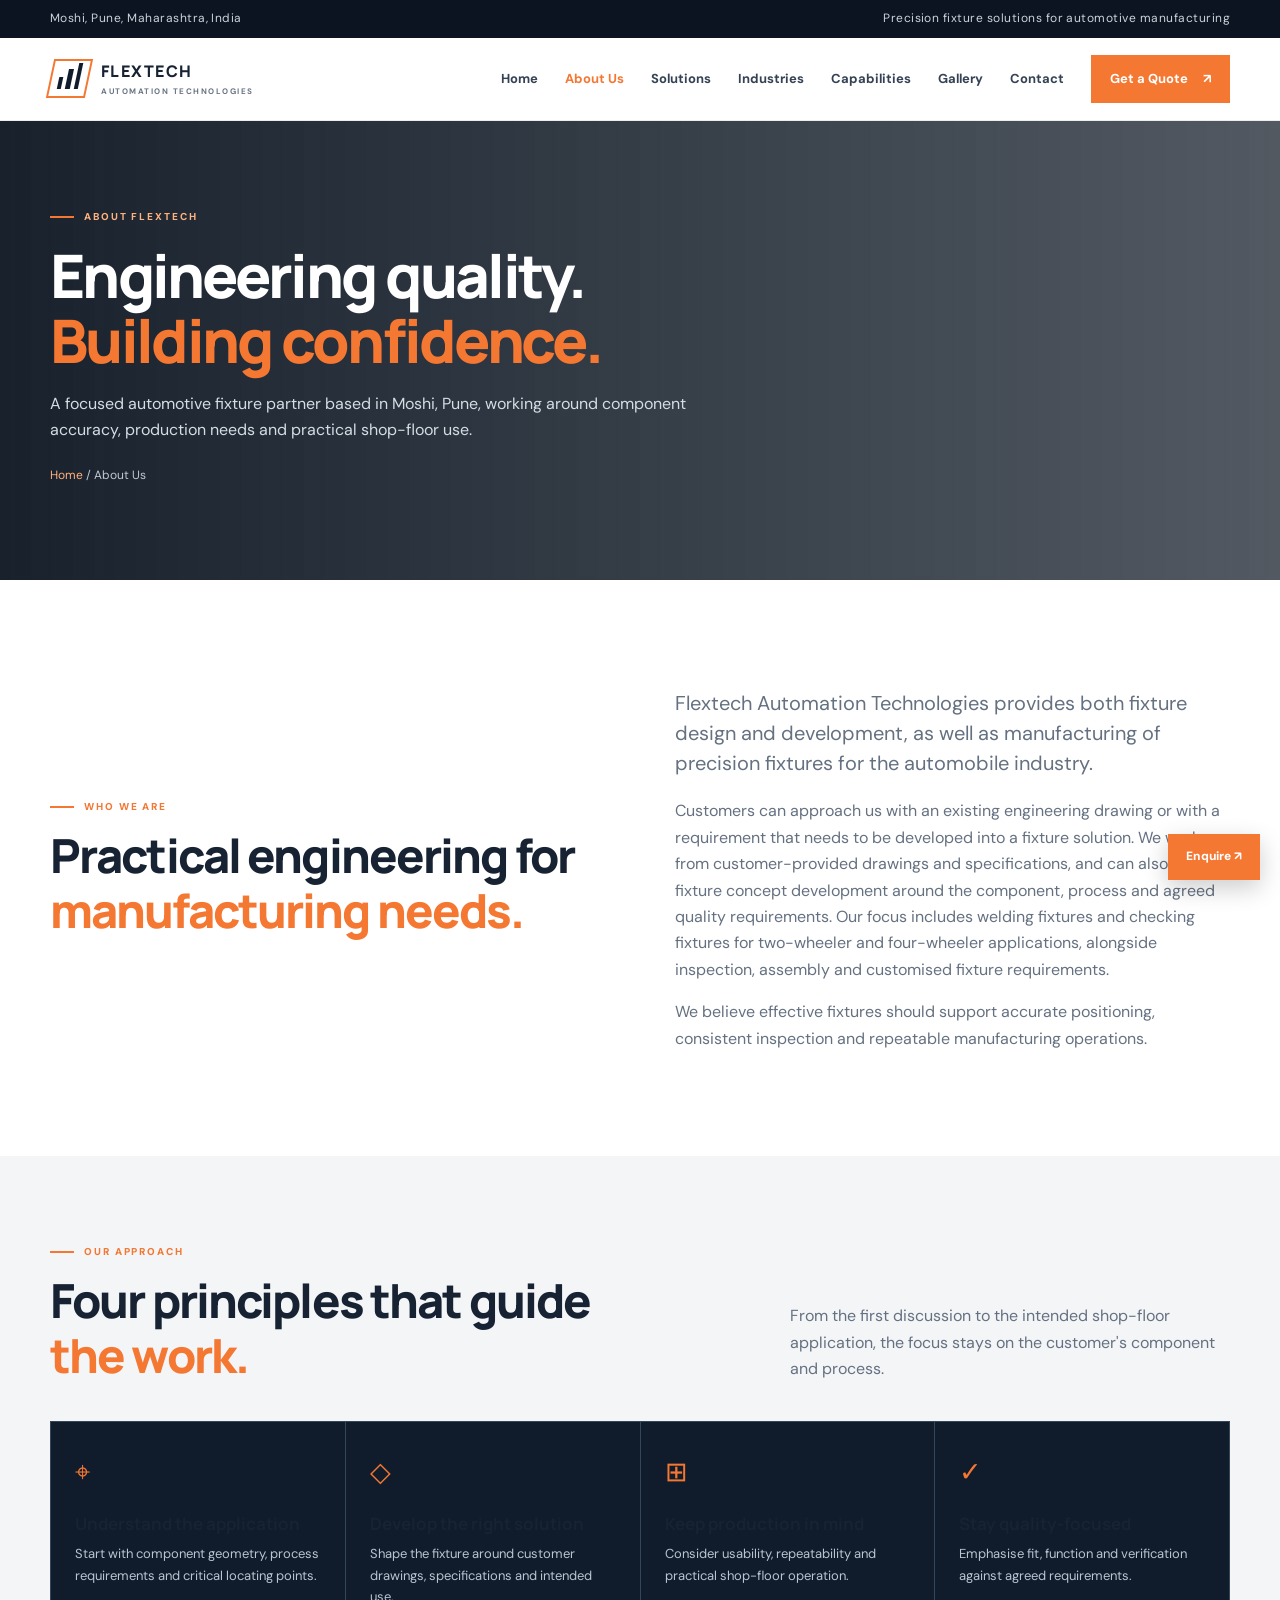
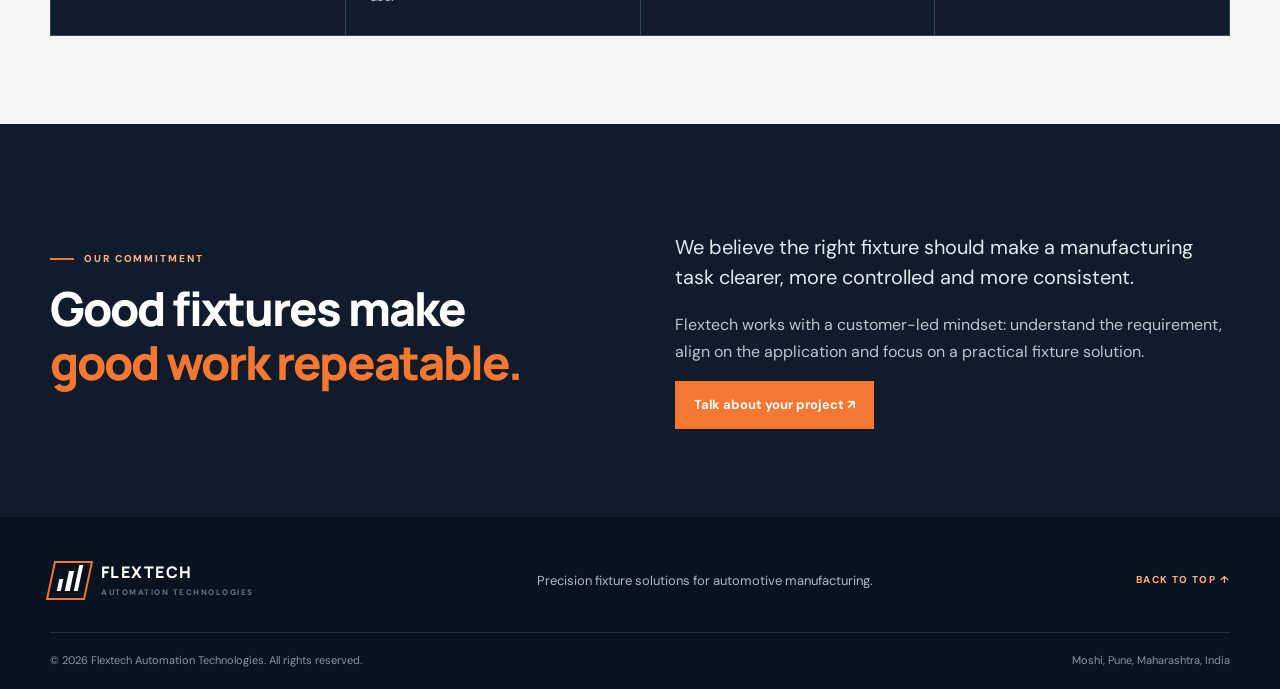
==== about.html @ fa3ac8af "Add files via upload" ====
<!doctype html><html lang="en"><head><meta charset="utf-8"><meta name="viewport" content="width=device-width, initial-scale=1"><meta name="description" content="Learn about Flextech Automation Technologies, an automotive fixture solutions company based in Moshi, Pune."><meta name="theme-color" content="#101c2c"><title>About Us | Flextech Automation Technologies</title><link rel="stylesheet" href="styles.css"></head><body id="top">
<div class="topbar"><div class="container topbar-inner"><span>Moshi, Pune, Maharashtra, India</span><span>Precision fixture solutions for automotive manufacturing</span></div></div>
<header class="site-header"><div class="container nav-wrap">
<a class="brand" href="index.html" aria-label="Flextech home"><span class="brand-mark"><span></span><span></span><span></span></span><span class="brand-name">FLEXTECH <small>AUTOMATION TECHNOLOGIES</small></span></a>
<button class="menu-toggle" aria-label="Toggle navigation" aria-expanded="false"><span></span><span></span><span></span></button>
<nav class="nav-links" aria-label="Main navigation"><a class="" href="index.html">Home</a><a class="active" href="about.html">About Us</a><a class="" href="solutions.html">Solutions</a><a class="" href="industries.html">Industries</a><a class="" href="capabilities.html">Capabilities</a><a class="" href="gallery.html">Gallery</a><a class="" href="contact.html">Contact</a><a class="nav-cta" href="contact.html">Get a Quote <span>↗</span></a></nav>
</div></header><main>
<section class="page-hero"><div class="container"><div class="eyebrow light"><i></i> ABOUT FLEXTECH</div><h1>Engineering quality.<br><em>Building confidence.</em></h1><p>A focused automotive fixture partner based in Moshi, Pune, working around component accuracy, production needs and practical shop-floor use.</p><div class="crumb"><a href="index.html">Home</a> / About Us</div></div></section>
<section class="section"><div class="container split"><div><div class="eyebrow"><i></i> WHO WE ARE</div><h2>Practical engineering for<br><em>manufacturing needs.</em></h2></div><div><p class="lead">Flextech Automation Technologies provides both fixture design and development, as well as manufacturing of precision fixtures for the automobile industry.</p><p class="muted">Customers can approach us with an existing engineering drawing or with a requirement that needs to be developed into a fixture solution. We work from customer-provided drawings and specifications, and can also support fixture concept development around the component, process and agreed quality requirements. Our focus includes welding fixtures and checking fixtures for two-wheeler and four-wheeler applications, alongside inspection, assembly and customised fixture requirements.</p><p class="muted">We believe effective fixtures should support accurate positioning, consistent inspection and repeatable manufacturing operations.</p></div></div></section>
<section class="section soft"><div class="container"><div class="section-head"><div><div class="eyebrow"><i></i> OUR APPROACH</div><h2>Four principles that guide<br><em>the work.</em></h2></div><p>From the first discussion to the intended shop-floor application, the focus stays on the customer's component and process.</p></div><div class="cap-grid"><div class="cap"><span class="cap-icon">⌖</span><h3>Understand the application</h3><p>Start with component geometry, process requirements and critical locating points.</p></div><div class="cap"><span class="cap-icon">◇</span><h3>Develop the right solution</h3><p>Shape the fixture around customer drawings, specifications and intended use.</p></div><div class="cap"><span class="cap-icon">⊞</span><h3>Keep production in mind</h3><p>Consider usability, repeatability and practical shop-floor operation.</p></div><div class="cap"><span class="cap-icon">✓</span><h3>Stay quality-focused</h3><p>Emphasise fit, function and verification against agreed requirements.</p></div></div></div></section>
<section class="section dark"><div class="container split"><div><div class="eyebrow light"><i></i> OUR COMMITMENT</div><h2>Good fixtures make<br><em>good work repeatable.</em></h2></div><div><p class="lead" style="color:#e2e8ee">We believe the right fixture should make a manufacturing task clearer, more controlled and more consistent.</p><p style="color:#b9c5d1">Flextech works with a customer-led mindset: understand the requirement, align on the application and focus on a practical fixture solution.</p><a class="btn" href="contact.html">Talk about your project ↗</a></div></div></section>
</main>
<footer class="footer"><div class="container footer-main">
<a class="brand brand-footer" href="index.html"><span class="brand-mark"><span></span><span></span><span></span></span><span class="brand-name">FLEXTECH <small>AUTOMATION TECHNOLOGIES</small></span></a>
<p>Precision fixture solutions for automotive manufacturing.</p><a class="back-top" href="#top">BACK TO TOP ↑</a>
</div><div class="container footer-bottom"><span>© <span class="year"></span> Flextech Automation Technologies. All rights reserved.</span><span>Moshi, Pune, Maharashtra, India</span></div></footer>
<a class="floating-enquiry" href="contact.html">Enquire ↗</a><script src="script.js"></script></body></html>
---- styles.css ----
@import url('https://fonts.googleapis.com/css2?family=DM+Sans:wght@400;500;600;700&family=Manrope:wght@400;500;600;700;800&display=swap');
:root{--navy:#101c2c;--navy2:#17283d;--ink:#172333;--muted:#657181;--orange:#f47732;--pale:#f3f5f7;--line:#dfe4e9;--white:#fff;--max:1180px}
*{box-sizing:border-box}html{scroll-behavior:smooth}body{margin:0;font-family:"DM Sans",sans-serif;color:var(--ink);line-height:1.65;background:#fff}a{color:inherit;text-decoration:none}img{max-width:100%;display:block}.container{width:min(var(--max),calc(100% - 44px));margin:auto}.topbar{background:#0b1420;color:#cbd3dc;font-size:12px;letter-spacing:.04em}.topbar-inner{display:flex;justify-content:space-between;padding:9px 0}.site-header{position:sticky;top:0;z-index:20;background:rgba(255,255,255,.96);backdrop-filter:blur(12px);border-bottom:1px solid rgba(16,28,44,.08)}.nav-wrap{height:82px;display:flex;align-items:center;justify-content:space-between;gap:25px}.brand{display:flex;align-items:center;gap:12px;min-width:225px}.brand-mark{width:39px;height:39px;display:flex;align-items:flex-end;gap:4px;padding:7px;border:2px solid var(--orange);transform:skew(-12deg)}.brand-mark span{display:block;width:6px;background:var(--navy)}.brand-mark span:nth-child(1){height:12px}.brand-mark span:nth-child(2){height:20px}.brand-mark span:nth-child(3){height:26px}.brand-name{font:800 16px Manrope,sans-serif;letter-spacing:.08em;line-height:1.2}.brand-name small{display:block;font:700 8px "DM Sans",sans-serif;letter-spacing:.19em;margin-top:5px;color:#687483}.nav-links{display:flex;align-items:center;gap:27px;font-size:13px;font-weight:700}.nav-links a:not(.nav-cta){color:#344254;transition:.2s}.nav-links a.active,.nav-links a:hover{color:var(--orange)}.nav-cta,.btn{display:inline-flex;align-items:center;justify-content:center;gap:15px;background:var(--orange);color:#fff;padding:13px 19px;font-weight:700;font-size:13px;border:0;cursor:pointer;transition:.2s}.nav-cta:hover,.btn:hover{background:#d95e1e;transform:translateY(-2px)}.menu-toggle{display:none;background:none;border:0;padding:8px}.menu-toggle span{display:block;width:24px;height:2px;background:var(--navy);margin:5px}.hero{position:relative;min-height:620px;background:var(--navy);display:flex;align-items:center;overflow:hidden;color:white}.hero:before{content:"";position:absolute;inset:0;background:linear-gradient(90deg,rgba(9,19,31,.94) 0%,rgba(9,19,31,.78) 48%,rgba(9,19,31,.2) 100%),url("https://images.unsplash.com/photo-1567789884554-0b844b597180?auto=format&fit=crop&w=2000&q=88") center/cover}.hero-content{position:relative;padding:95px 0;max-width:730px}.eyebrow{display:flex;align-items:center;gap:10px;font-size:10px;font-weight:800;letter-spacing:.19em;color:var(--orange);text-transform:uppercase}.eyebrow i{width:24px;height:2px;background:var(--orange)}.eyebrow.light{color:#ffb17e}.hero h1,.page-hero h1{font:800 clamp(42px,6vw,72px)/1.08 Manrope,sans-serif;letter-spacing:-.045em;margin:24px 0}.hero h1 em,.page-hero h1 em,h2 em{font-style:normal;color:var(--orange)}.hero p{font-size:17px;color:#d3dbe4;max-width:620px}.hero-actions{display:flex;gap:13px;flex-wrap:wrap;margin-top:30px}.btn-outline{background:transparent;border:1px solid #aeb9c6;color:white}.btn-outline:hover{background:#fff;color:var(--navy)}.hero-note{display:flex;align-items:center;gap:12px;margin-top:65px;color:#bac5d1;font-size:10px;letter-spacing:.15em;font-weight:700}.note-line{height:1px;width:40px;background:var(--orange)}.page-hero{background:linear-gradient(90deg,rgba(9,19,31,.94),rgba(9,19,31,.7)),url("https://images.unsplash.com/photo-1581092160562-40aa08e78837?auto=format&fit=crop&w=1800&q=85") center/cover;color:#fff;padding:88px 0 95px}.page-hero h1{font-size:clamp(38px,5vw,60px);max-width:800px;margin:18px 0}.page-hero p{max-width:680px;color:#d5dce4;font-size:16px}.crumb{font-size:12px;color:#c0cad5;margin-top:22px}.crumb a{color:#ffb17e}.section{padding:88px 0}.section.soft{background:var(--pale)}.section.dark{background:var(--navy);color:#fff}.section-head{display:flex;justify-content:space-between;align-items:end;gap:35px;margin-bottom:38px}.section-head h2,.split h2,.contact-intro h2{font:800 clamp(30px,4vw,47px)/1.16 Manrope,sans-serif;letter-spacing:-.04em;margin:13px 0 0}.section-head>p{max-width:440px;color:var(--muted);margin:0}.lead{font-size:20px;line-height:1.5;color:#27384b}.muted{color:var(--muted)}.split{display:grid;grid-template-columns:1fr 1fr;gap:70px;align-items:center}.split img{width:100%;height:440px;object-fit:cover}.split p{color:var(--muted)}.feature-strip{display:grid;grid-template-columns:repeat(4,1fr);border-top:1px solid var(--line);border-bottom:1px solid var(--line);margin-top:55px}.feature-strip div{padding:23px 20px;border-right:1px solid var(--line)}.feature-strip div:last-child{border:0}.feature-strip b{display:block;color:var(--orange);font:800 24px Manrope}.feature-strip span{font-size:13px;font-weight:700}.cards{display:grid;grid-template-columns:repeat(4,1fr);gap:18px}.card{background:#fff;color:var(--ink);border:1px solid var(--line);transition:.25s}.card:hover{transform:translateY(-5px);box-shadow:0 16px 35px #10203316}.card-img{height:190px;background-size:cover;background-position:center}.card-body{padding:23px}.card-no{font-size:10px;font-weight:800;letter-spacing:.14em;color:var(--orange)}.card h3{font:800 20px Manrope;margin:10px 0}.card p{font-size:13px;color:var(--muted);margin:0 0 18px}.text-link{font-weight:800;font-size:12px;color:var(--orange);letter-spacing:.04em}.text-link span{padding-left:8px}.callout{display:flex;align-items:center;justify-content:space-between;gap:25px;padding:34px 38px;background:#1c3047;color:white;margin-top:38px}.callout h3{font:800 25px Manrope;margin:0 0 6px}.callout p{margin:0;color:#c4cfda;font-size:14px}.industry-list{margin-top:28px;border-top:1px solid var(--line)}.industry-list div{display:grid;grid-template-columns:50px 1fr 20px;align-items:center;padding:17px 0;border-bottom:1px solid var(--line)}.industry-list span{font-size:11px;color:var(--orange);font-weight:800}.industry-list b{font-size:14px}.industry-list i{font-style:normal;color:var(--orange)}.cap-grid{display:grid;grid-template-columns:repeat(4,1fr);gap:1px;background:#34465a;border:1px solid #34465a;margin-top:35px}.cap{background:var(--navy);padding:28px 24px;min-height:210px}.cap-icon{font-size:27px;color:var(--orange)}.cap h3{font:700 17px Manrope;margin:18px 0 8px}.cap p{font-size:13px;color:#b9c5d1;margin:0}.gallery-grid{display:grid;grid-template-columns:1.35fr 1fr 1fr;gap:16px}.gallery-grid figure{margin:0;position:relative;min-height:250px;overflow:hidden;background:#dce1e6}.gallery-grid img{width:100%;height:100%;min-height:250px;object-fit:cover;transition:.4s}.gallery-grid figure:hover img{transform:scale(1.04)}.gallery-grid figcaption{position:absolute;bottom:0;left:0;right:0;padding:35px 18px 16px;color:white;font-weight:700;background:linear-gradient(transparent,#081321b8)}.contact-grid{display:grid;grid-template-columns:.9fr 1.1fr;gap:65px}.contact-intro{color:#fff}.contact-intro p{color:#c2ccd6}.contact-meta{margin-top:35px}.contact-meta div{padding:15px 0;border-top:1px solid #ffffff25}.contact-meta small{display:block;color:#ffb17e;font-size:10px;letter-spacing:.16em;font-weight:800}.contact-meta strong{font-size:14px}.form-shell{background:#fff;color:var(--ink);padding:34px}.form-shell h3{font:800 25px Manrope;margin:0}.form-shell>p{color:var(--muted);font-size:13px;margin:5px 0 23px}.form-row{display:grid;grid-template-columns:1fr 1fr;gap:15px}.form-shell label{display:block;font-size:12px;font-weight:700;margin-bottom:15px}.form-shell input,.form-shell select,.form-shell textarea{display:block;width:100%;margin-top:7px;padding:12px;border:1px solid #d8dee5;background:#fbfcfd;font:13px "DM Sans",sans-serif;outline:none}.form-shell input:focus,.form-shell textarea:focus,.form-shell select:focus{border-color:var(--orange)}.form-shell textarea{resize:vertical}.form-note{font-size:11px;color:#778392;margin-top:13px}.footer{background:#09131f;color:#d2d9e1;padding:40px 0 20px}.footer-main{display:flex;align-items:center;justify-content:space-between;gap:25px;padding-bottom:28px;border-bottom:1px solid #ffffff1c}.brand-footer .brand-name{color:#fff}.brand-footer .brand-mark span{background:#fff}.footer-main p{font-size:13px;color:#aeb9c5}.back-top{font-size:10px;font-weight:800;letter-spacing:.14em;color:#ffad79}.footer-bottom{display:flex;justify-content:space-between;padding-top:18px;color:#8996a4;font-size:11px}.pill{display:inline-block;padding:7px 11px;background:#fff0e8;color:#b84c13;font-size:10px;font-weight:800;letter-spacing:.1em;text-transform:uppercase}.two-col{display:grid;grid-template-columns:1fr 1fr;gap:30px}.info-panel{padding:30px;background:#fff;border:1px solid var(--line)}.info-panel h3{font:800 20px Manrope;margin:0 0 10px}.info-panel p{color:var(--muted);font-size:14px}.floating-enquiry{position:fixed;right:20px;bottom:20px;z-index:15;background:var(--orange);color:white;padding:13px 18px;font-weight:800;font-size:12px;box-shadow:0 8px 25px #0003}
@media(max-width:900px){.nav-links{gap:15px}.cards{grid-template-columns:repeat(2,1fr)}.cap-grid{grid-template-columns:repeat(2,1fr)}.split{gap:35px}.contact-grid{gap:30px}}
@media(max-width:700px){.container{width:min(100% - 32px,var(--max))}.topbar-inner span:last-child{display:none}.nav-wrap{height:72px}.menu-toggle{display:block}.nav-links{display:none;position:absolute;top:72px;left:0;right:0;background:white;padding:20px 24px 25px;box-shadow:0 14px 20px #0001;align-items:stretch;flex-direction:column;gap:18px}.nav-links.open{display:flex}.nav-cta{justify-content:center}.hero{min-height:570px}.hero-content{padding:75px 0}.hero p{font-size:15px}.section{padding:65px 0}.section-head,.split,.contact-grid,.two-col{grid-template-columns:1fr;display:grid;gap:22px}.section-head{align-items:start}.split img{height:300px}.feature-strip{grid-template-columns:1fr 1fr}.feature-strip div:nth-child(2){border-right:0}.feature-strip div:nth-child(-n+2){border-bottom:1px solid var(--line)}.cards{grid-template-columns:1fr}.card-img{height:220px}.callout{align-items:flex-start;flex-direction:column;padding:27px}.cap-grid{grid-template-columns:1fr 1fr}.gallery-grid{grid-template-columns:1fr}.gallery-grid figure,.gallery-grid img{min-height:220px}.form-shell{padding:24px 18px}.form-row{grid-template-columns:1fr;gap:0}.footer-main,.footer-bottom{align-items:flex-start;flex-direction:column}.page-hero{padding:65px 0}.floating-enquiry{right:12px;bottom:12px}}
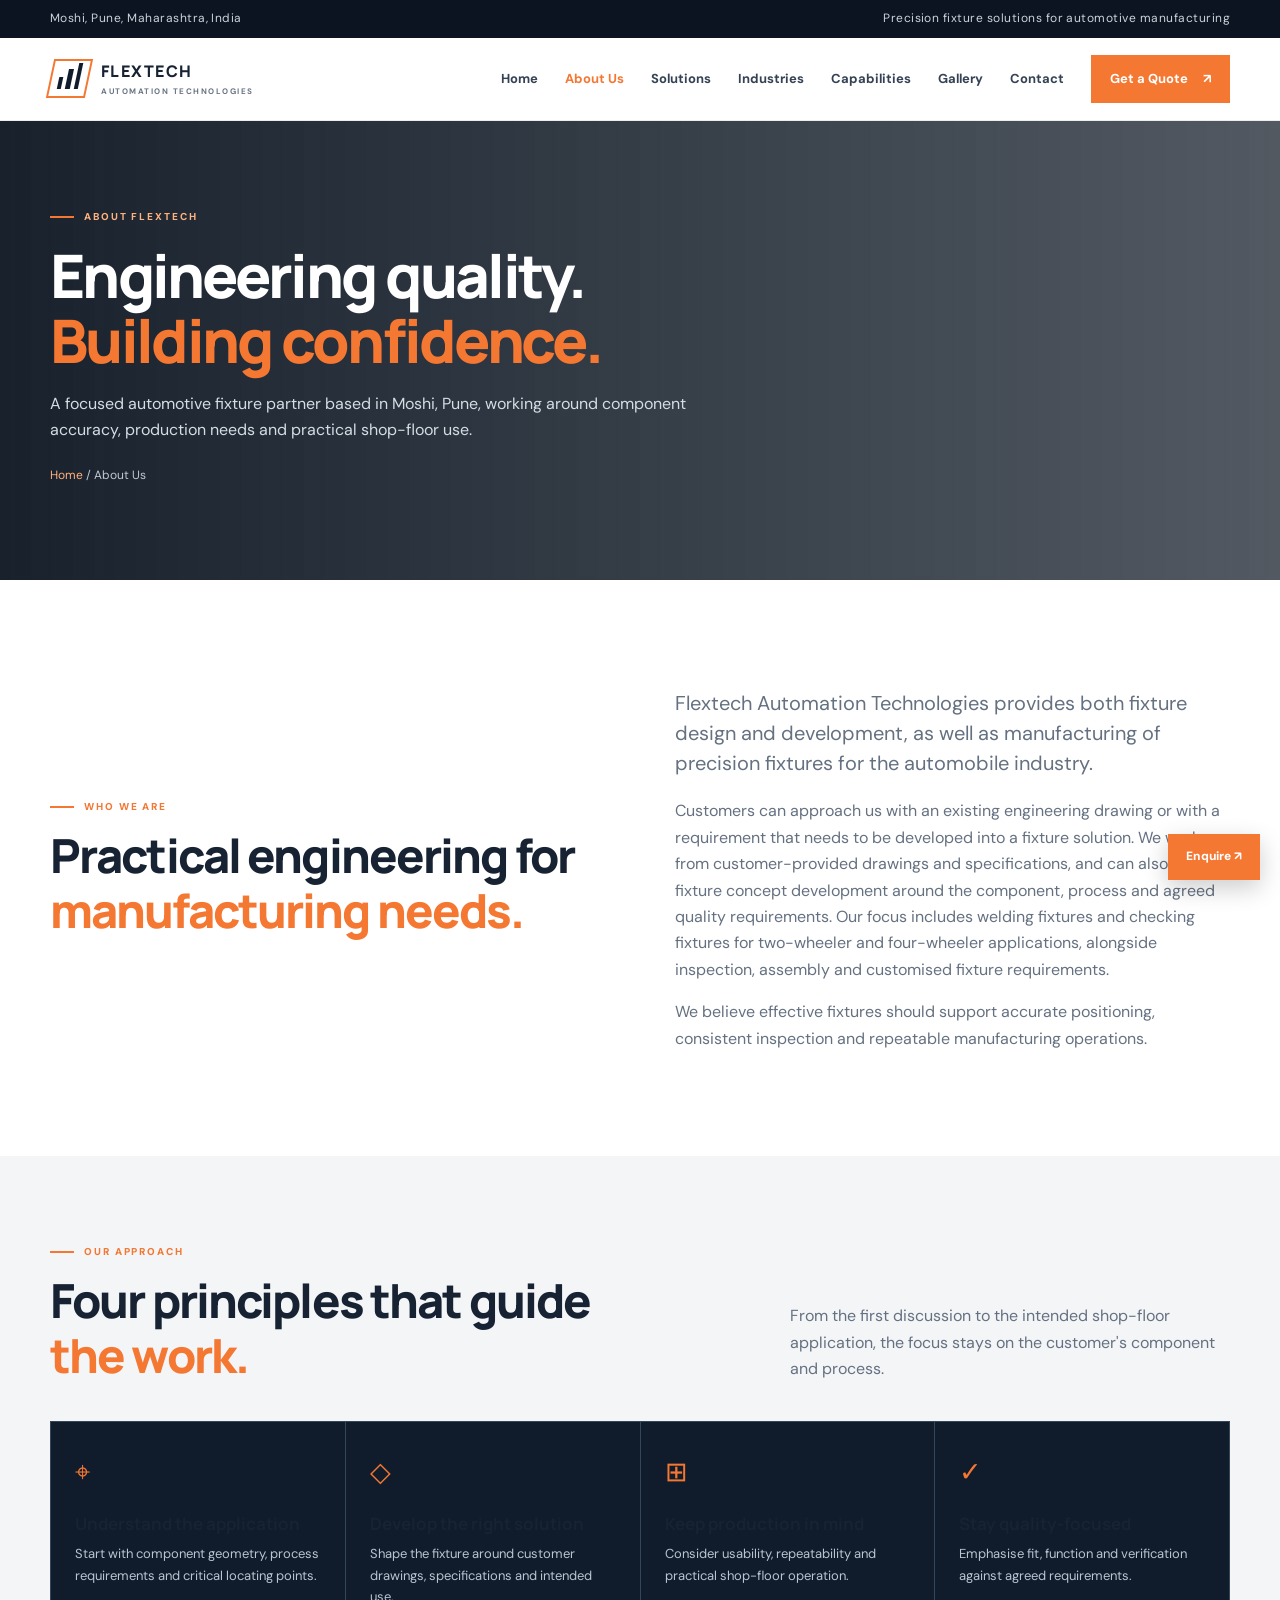
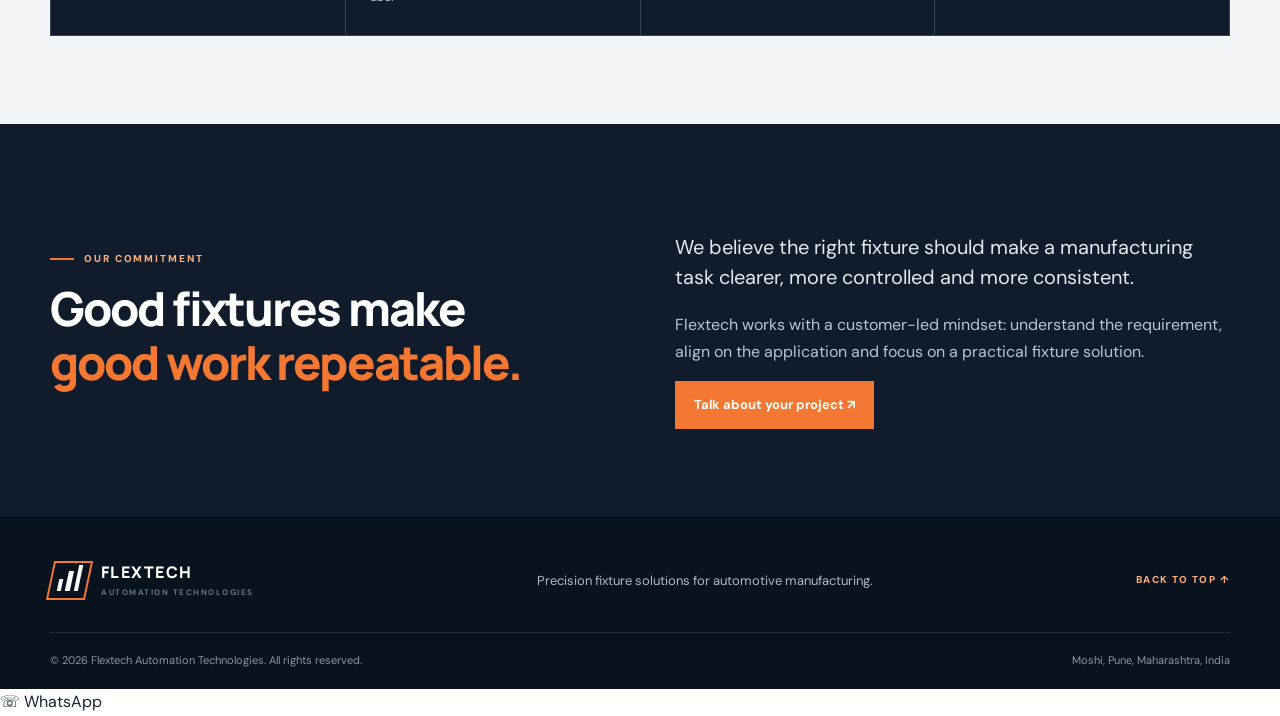
==== commit 80d6c9af: "Update about.html" ====
--- a/about.html
+++ b/about.html
@@ -14,4 +14,12 @@
 <a class="brand brand-footer" href="index.html"><span class="brand-mark"><span></span><span></span><span></span></span><span class="brand-name">FLEXTECH <small>AUTOMATION TECHNOLOGIES</small></span></a>
 <p>Precision fixture solutions for automotive manufacturing.</p><a class="back-top" href="#top">BACK TO TOP ↑</a>
 </div><div class="container footer-bottom"><span>© <span class="year"></span> Flextech Automation Technologies. All rights reserved.</span><span>Moshi, Pune, Maharashtra, India</span></div></footer>
-<a class="floating-enquiry" href="contact.html">Enquire ↗</a><script src="script.js"></script></body></html>+<a class="floating-enquiry" href="contact.html">Enquire ↗</a><script src="script.js"></script><a
+  class="whatsapp-float"
+  href="https://wa.me/918802590891?text=Hi%20Flextech%2C%20I%27m%20interested%20in%20your%20fixture%20design%20and%20manufacturing%20services."
+  target="_blank"
+  rel="noopener noreferrer"
+  aria-label="Chat with Flextech on WhatsApp"
+>
+  <span aria-hidden="true">☏</span> WhatsApp
+</a></body></html>
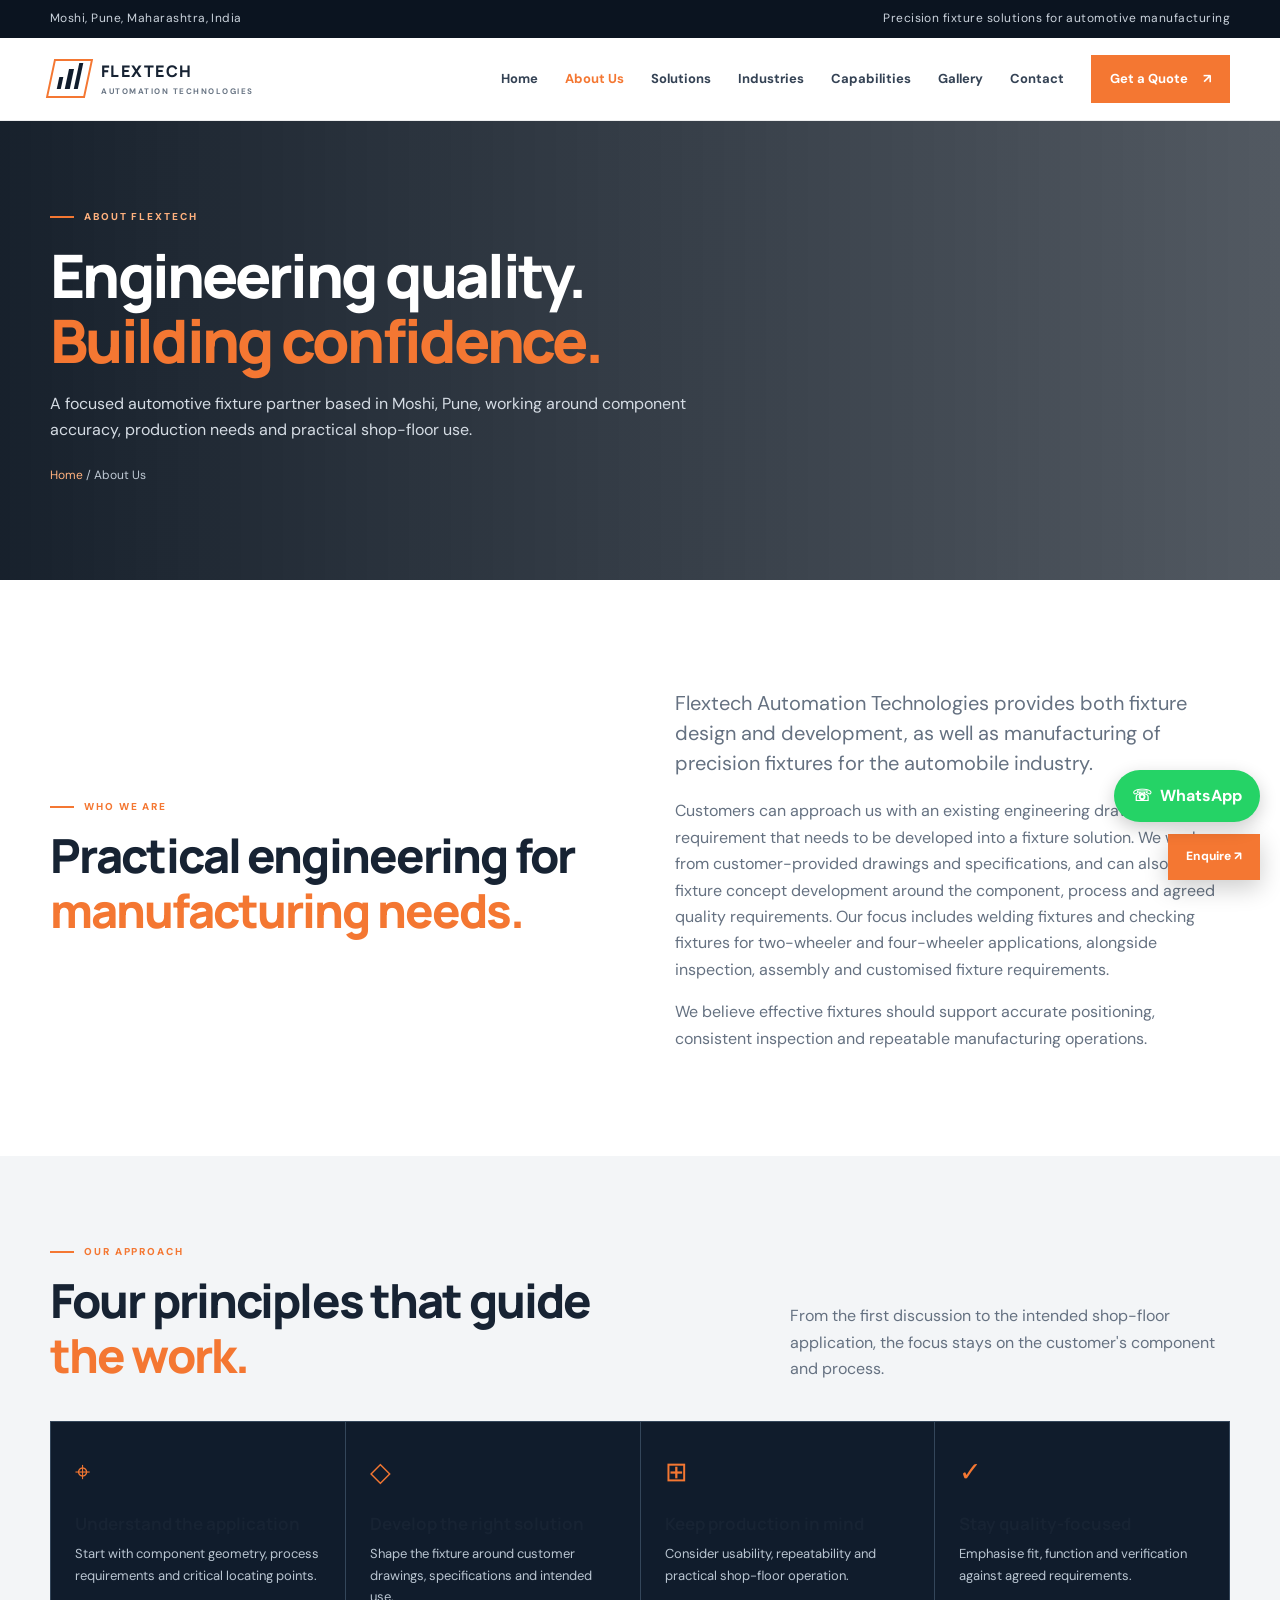
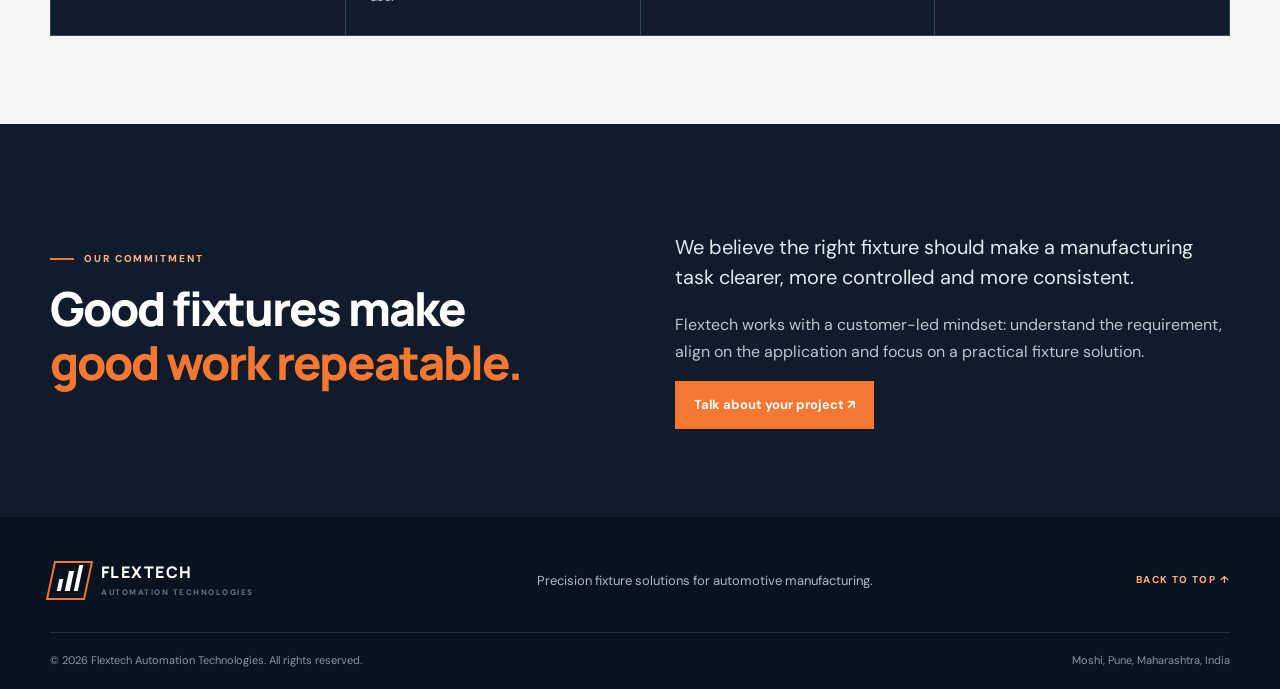
==== commit 3aef2117: "Add WhatsApp icon across website" ====
--- a/about.html
+++ b/about.html
@@ -1,25 +1,197 @@
-<!doctype html><html lang="en"><head><meta charset="utf-8"><meta name="viewport" content="width=device-width, initial-scale=1"><meta name="description" content="Learn about Flextech Automation Technologies, an automotive fixture solutions company based in Moshi, Pune."><meta name="theme-color" content="#101c2c"><title>About Us | Flextech Automation Technologies</title><link rel="stylesheet" href="styles.css"></head><body id="top">
-<div class="topbar"><div class="container topbar-inner"><span>Moshi, Pune, Maharashtra, India</span><span>Precision fixture solutions for automotive manufacturing</span></div></div>
-<header class="site-header"><div class="container nav-wrap">
-<a class="brand" href="index.html" aria-label="Flextech home"><span class="brand-mark"><span></span><span></span><span></span></span><span class="brand-name">FLEXTECH <small>AUTOMATION TECHNOLOGIES</small></span></a>
-<button class="menu-toggle" aria-label="Toggle navigation" aria-expanded="false"><span></span><span></span><span></span></button>
-<nav class="nav-links" aria-label="Main navigation"><a class="" href="index.html">Home</a><a class="active" href="about.html">About Us</a><a class="" href="solutions.html">Solutions</a><a class="" href="industries.html">Industries</a><a class="" href="capabilities.html">Capabilities</a><a class="" href="gallery.html">Gallery</a><a class="" href="contact.html">Contact</a><a class="nav-cta" href="contact.html">Get a Quote <span>↗</span></a></nav>
-</div></header><main>
-<section class="page-hero"><div class="container"><div class="eyebrow light"><i></i> ABOUT FLEXTECH</div><h1>Engineering quality.<br><em>Building confidence.</em></h1><p>A focused automotive fixture partner based in Moshi, Pune, working around component accuracy, production needs and practical shop-floor use.</p><div class="crumb"><a href="index.html">Home</a> / About Us</div></div></section>
-<section class="section"><div class="container split"><div><div class="eyebrow"><i></i> WHO WE ARE</div><h2>Practical engineering for<br><em>manufacturing needs.</em></h2></div><div><p class="lead">Flextech Automation Technologies provides both fixture design and development, as well as manufacturing of precision fixtures for the automobile industry.</p><p class="muted">Customers can approach us with an existing engineering drawing or with a requirement that needs to be developed into a fixture solution. We work from customer-provided drawings and specifications, and can also support fixture concept development around the component, process and agreed quality requirements. Our focus includes welding fixtures and checking fixtures for two-wheeler and four-wheeler applications, alongside inspection, assembly and customised fixture requirements.</p><p class="muted">We believe effective fixtures should support accurate positioning, consistent inspection and repeatable manufacturing operations.</p></div></div></section>
-<section class="section soft"><div class="container"><div class="section-head"><div><div class="eyebrow"><i></i> OUR APPROACH</div><h2>Four principles that guide<br><em>the work.</em></h2></div><p>From the first discussion to the intended shop-floor application, the focus stays on the customer's component and process.</p></div><div class="cap-grid"><div class="cap"><span class="cap-icon">⌖</span><h3>Understand the application</h3><p>Start with component geometry, process requirements and critical locating points.</p></div><div class="cap"><span class="cap-icon">◇</span><h3>Develop the right solution</h3><p>Shape the fixture around customer drawings, specifications and intended use.</p></div><div class="cap"><span class="cap-icon">⊞</span><h3>Keep production in mind</h3><p>Consider usability, repeatability and practical shop-floor operation.</p></div><div class="cap"><span class="cap-icon">✓</span><h3>Stay quality-focused</h3><p>Emphasise fit, function and verification against agreed requirements.</p></div></div></div></section>
-<section class="section dark"><div class="container split"><div><div class="eyebrow light"><i></i> OUR COMMITMENT</div><h2>Good fixtures make<br><em>good work repeatable.</em></h2></div><div><p class="lead" style="color:#e2e8ee">We believe the right fixture should make a manufacturing task clearer, more controlled and more consistent.</p><p style="color:#b9c5d1">Flextech works with a customer-led mindset: understand the requirement, align on the application and focus on a practical fixture solution.</p><a class="btn" href="contact.html">Talk about your project ↗</a></div></div></section>
-</main>
-<footer class="footer"><div class="container footer-main">
-<a class="brand brand-footer" href="index.html"><span class="brand-mark"><span></span><span></span><span></span></span><span class="brand-name">FLEXTECH <small>AUTOMATION TECHNOLOGIES</small></span></a>
-<p>Precision fixture solutions for automotive manufacturing.</p><a class="back-top" href="#top">BACK TO TOP ↑</a>
-</div><div class="container footer-bottom"><span>© <span class="year"></span> Flextech Automation Technologies. All rights reserved.</span><span>Moshi, Pune, Maharashtra, India</span></div></footer>
-<a class="floating-enquiry" href="contact.html">Enquire ↗</a><script src="script.js"></script><a
-  class="whatsapp-float"
-  href="https://wa.me/918802590891?text=Hi%20Flextech%2C%20I%27m%20interested%20in%20your%20fixture%20design%20and%20manufacturing%20services."
-  target="_blank"
-  rel="noopener noreferrer"
-  aria-label="Chat with Flextech on WhatsApp"
->
-  <span aria-hidden="true">☏</span> WhatsApp
-</a></body></html>
+<!doctype html>
+<html lang="en">
+  <head>
+    <meta charset="utf-8" />
+    <meta name="viewport" content="width=device-width, initial-scale=1" />
+    <meta
+      name="description"
+      content="Learn about Flextech Automation Technologies, an automotive fixture solutions company based in Moshi, Pune."
+    />
+    <meta name="theme-color" content="#101c2c" />
+    <title>About Us | Flextech Automation Technologies</title>
+    <link rel="stylesheet" href="styles.css" />
+    <link
+      rel="stylesheet"
+      href="https://cdnjs.cloudflare.com/ajax/libs/font-awesome/6.5.2/css/all.min.css"
+    />
+  </head>
+  <body id="top">
+    <div class="topbar">
+      <div class="container topbar-inner">
+        <span>Moshi, Pune, Maharashtra, India</span
+        ><span>Precision fixture solutions for automotive manufacturing</span>
+      </div>
+    </div>
+    <header class="site-header">
+      <div class="container nav-wrap">
+        <a class="brand" href="index.html" aria-label="Flextech home"
+          ><span class="brand-mark"
+            ><span></span><span></span><span></span></span
+          ><span class="brand-name"
+            >FLEXTECH <small>AUTOMATION TECHNOLOGIES</small></span
+          ></a
+        >
+        <button
+          class="menu-toggle"
+          aria-label="Toggle navigation"
+          aria-expanded="false"
+        >
+          <span></span><span></span><span></span>
+        </button>
+        <nav class="nav-links" aria-label="Main navigation">
+          <a class="" href="index.html">Home</a
+          ><a class="active" href="about.html">About Us</a
+          ><a class="" href="solutions.html">Solutions</a
+          ><a class="" href="industries.html">Industries</a
+          ><a class="" href="capabilities.html">Capabilities</a
+          ><a class="" href="gallery.html">Gallery</a
+          ><a class="" href="contact.html">Contact</a
+          ><a class="nav-cta" href="contact.html">Get a Quote <span>↗</span></a>
+        </nav>
+      </div>
+    </header>
+    <main>
+      <section class="page-hero">
+        <div class="container">
+          <div class="eyebrow light"><i></i> ABOUT FLEXTECH</div>
+          <h1>Engineering quality.<br /><em>Building confidence.</em></h1>
+          <p>
+            A focused automotive fixture partner based in Moshi, Pune, working
+            around component accuracy, production needs and practical shop-floor
+            use.
+          </p>
+          <div class="crumb"><a href="index.html">Home</a> / About Us</div>
+        </div>
+      </section>
+      <section class="section">
+        <div class="container split">
+          <div>
+            <div class="eyebrow"><i></i> WHO WE ARE</div>
+            <h2>
+              Practical engineering for<br /><em>manufacturing needs.</em>
+            </h2>
+          </div>
+          <div>
+            <p class="lead">
+              Flextech Automation Technologies provides both fixture design and
+              development, as well as manufacturing of precision fixtures for
+              the automobile industry.
+            </p>
+            <p class="muted">
+              Customers can approach us with an existing engineering drawing or
+              with a requirement that needs to be developed into a fixture
+              solution. We work from customer-provided drawings and
+              specifications, and can also support fixture concept development
+              around the component, process and agreed quality requirements. Our
+              focus includes welding fixtures and checking fixtures for
+              two-wheeler and four-wheeler applications, alongside inspection,
+              assembly and customised fixture requirements.
+            </p>
+            <p class="muted">
+              We believe effective fixtures should support accurate positioning,
+              consistent inspection and repeatable manufacturing operations.
+            </p>
+          </div>
+        </div>
+      </section>
+      <section class="section soft">
+        <div class="container">
+          <div class="section-head">
+            <div>
+              <div class="eyebrow"><i></i> OUR APPROACH</div>
+              <h2>Four principles that guide<br /><em>the work.</em></h2>
+            </div>
+            <p>
+              From the first discussion to the intended shop-floor application,
+              the focus stays on the customer's component and process.
+            </p>
+          </div>
+          <div class="cap-grid">
+            <div class="cap">
+              <span class="cap-icon">⌖</span>
+              <h3>Understand the application</h3>
+              <p>
+                Start with component geometry, process requirements and critical
+                locating points.
+              </p>
+            </div>
+            <div class="cap">
+              <span class="cap-icon">◇</span>
+              <h3>Develop the right solution</h3>
+              <p>
+                Shape the fixture around customer drawings, specifications and
+                intended use.
+              </p>
+            </div>
+            <div class="cap">
+              <span class="cap-icon">⊞</span>
+              <h3>Keep production in mind</h3>
+              <p>
+                Consider usability, repeatability and practical shop-floor
+                operation.
+              </p>
+            </div>
+            <div class="cap">
+              <span class="cap-icon">✓</span>
+              <h3>Stay quality-focused</h3>
+              <p>
+                Emphasise fit, function and verification against agreed
+                requirements.
+              </p>
+            </div>
+          </div>
+        </div>
+      </section>
+      <section class="section dark">
+        <div class="container split">
+          <div>
+            <div class="eyebrow light"><i></i> OUR COMMITMENT</div>
+            <h2>Good fixtures make<br /><em>good work repeatable.</em></h2>
+          </div>
+          <div>
+            <p class="lead" style="color: #e2e8ee">
+              We believe the right fixture should make a manufacturing task
+              clearer, more controlled and more consistent.
+            </p>
+            <p style="color: #b9c5d1">
+              Flextech works with a customer-led mindset: understand the
+              requirement, align on the application and focus on a practical
+              fixture solution.
+            </p>
+            <a class="btn" href="contact.html">Talk about your project ↗</a>
+          </div>
+        </div>
+      </section>
+    </main>
+    <footer class="footer">
+      <div class="container footer-main">
+        <a class="brand brand-footer" href="index.html"
+          ><span class="brand-mark"
+            ><span></span><span></span><span></span></span
+          ><span class="brand-name"
+            >FLEXTECH <small>AUTOMATION TECHNOLOGIES</small></span
+          ></a
+        >
+        <p>Precision fixture solutions for automotive manufacturing.</p>
+        <a class="back-top" href="#top">BACK TO TOP ↑</a>
+      </div>
+      <div class="container footer-bottom">
+        <span
+          >© <span class="year"></span> Flextech Automation Technologies. All
+          rights reserved.</span
+        ><span>Moshi, Pune, Maharashtra, India</span>
+      </div>
+    </footer>
+    <a class="floating-enquiry" href="contact.html">Enquire ↗</a>
+    <script src="script.js"></script>
+    <a
+      class="whatsapp-float"
+      href="https://wa.me/918802590891?text=Hi%20Flextech%2C%20I%27m%20interested%20in%20your%20fixture%20design%20and%20manufacturing%20services."
+      target="_blank"
+      rel="noopener noreferrer"
+      aria-label="Chat with Flextech on WhatsApp"
+    >
+      <span aria-hidden="true">☏</span> WhatsApp
+    </a>
+  </body>
+</html>
--- a/styles.css
+++ b/styles.css
@@ -1,6 +1,980 @@
-
-@import url('https://fonts.googleapis.com/css2?family=DM+Sans:wght@400;500;600;700&family=Manrope:wght@400;500;600;700;800&display=swap');
-:root{--navy:#101c2c;--navy2:#17283d;--ink:#172333;--muted:#657181;--orange:#f47732;--pale:#f3f5f7;--line:#dfe4e9;--white:#fff;--max:1180px}
-*{box-sizing:border-box}html{scroll-behavior:smooth}body{margin:0;font-family:"DM Sans",sans-serif;color:var(--ink);line-height:1.65;background:#fff}a{color:inherit;text-decoration:none}img{max-width:100%;display:block}.container{width:min(var(--max),calc(100% - 44px));margin:auto}.topbar{background:#0b1420;color:#cbd3dc;font-size:12px;letter-spacing:.04em}.topbar-inner{display:flex;justify-content:space-between;padding:9px 0}.site-header{position:sticky;top:0;z-index:20;background:rgba(255,255,255,.96);backdrop-filter:blur(12px);border-bottom:1px solid rgba(16,28,44,.08)}.nav-wrap{height:82px;display:flex;align-items:center;justify-content:space-between;gap:25px}.brand{display:flex;align-items:center;gap:12px;min-width:225px}.brand-mark{width:39px;height:39px;display:flex;align-items:flex-end;gap:4px;padding:7px;border:2px solid var(--orange);transform:skew(-12deg)}.brand-mark span{display:block;width:6px;background:var(--navy)}.brand-mark span:nth-child(1){height:12px}.brand-mark span:nth-child(2){height:20px}.brand-mark span:nth-child(3){height:26px}.brand-name{font:800 16px Manrope,sans-serif;letter-spacing:.08em;line-height:1.2}.brand-name small{display:block;font:700 8px "DM Sans",sans-serif;letter-spacing:.19em;margin-top:5px;color:#687483}.nav-links{display:flex;align-items:center;gap:27px;font-size:13px;font-weight:700}.nav-links a:not(.nav-cta){color:#344254;transition:.2s}.nav-links a.active,.nav-links a:hover{color:var(--orange)}.nav-cta,.btn{display:inline-flex;align-items:center;justify-content:center;gap:15px;background:var(--orange);color:#fff;padding:13px 19px;font-weight:700;font-size:13px;border:0;cursor:pointer;transition:.2s}.nav-cta:hover,.btn:hover{background:#d95e1e;transform:translateY(-2px)}.menu-toggle{display:none;background:none;border:0;padding:8px}.menu-toggle span{display:block;width:24px;height:2px;background:var(--navy);margin:5px}.hero{position:relative;min-height:620px;background:var(--navy);display:flex;align-items:center;overflow:hidden;color:white}.hero:before{content:"";position:absolute;inset:0;background:linear-gradient(90deg,rgba(9,19,31,.94) 0%,rgba(9,19,31,.78) 48%,rgba(9,19,31,.2) 100%),url("https://images.unsplash.com/photo-1567789884554-0b844b597180?auto=format&fit=crop&w=2000&q=88") center/cover}.hero-content{position:relative;padding:95px 0;max-width:730px}.eyebrow{display:flex;align-items:center;gap:10px;font-size:10px;font-weight:800;letter-spacing:.19em;color:var(--orange);text-transform:uppercase}.eyebrow i{width:24px;height:2px;background:var(--orange)}.eyebrow.light{color:#ffb17e}.hero h1,.page-hero h1{font:800 clamp(42px,6vw,72px)/1.08 Manrope,sans-serif;letter-spacing:-.045em;margin:24px 0}.hero h1 em,.page-hero h1 em,h2 em{font-style:normal;color:var(--orange)}.hero p{font-size:17px;color:#d3dbe4;max-width:620px}.hero-actions{display:flex;gap:13px;flex-wrap:wrap;margin-top:30px}.btn-outline{background:transparent;border:1px solid #aeb9c6;color:white}.btn-outline:hover{background:#fff;color:var(--navy)}.hero-note{display:flex;align-items:center;gap:12px;margin-top:65px;color:#bac5d1;font-size:10px;letter-spacing:.15em;font-weight:700}.note-line{height:1px;width:40px;background:var(--orange)}.page-hero{background:linear-gradient(90deg,rgba(9,19,31,.94),rgba(9,19,31,.7)),url("https://images.unsplash.com/photo-1581092160562-40aa08e78837?auto=format&fit=crop&w=1800&q=85") center/cover;color:#fff;padding:88px 0 95px}.page-hero h1{font-size:clamp(38px,5vw,60px);max-width:800px;margin:18px 0}.page-hero p{max-width:680px;color:#d5dce4;font-size:16px}.crumb{font-size:12px;color:#c0cad5;margin-top:22px}.crumb a{color:#ffb17e}.section{padding:88px 0}.section.soft{background:var(--pale)}.section.dark{background:var(--navy);color:#fff}.section-head{display:flex;justify-content:space-between;align-items:end;gap:35px;margin-bottom:38px}.section-head h2,.split h2,.contact-intro h2{font:800 clamp(30px,4vw,47px)/1.16 Manrope,sans-serif;letter-spacing:-.04em;margin:13px 0 0}.section-head>p{max-width:440px;color:var(--muted);margin:0}.lead{font-size:20px;line-height:1.5;color:#27384b}.muted{color:var(--muted)}.split{display:grid;grid-template-columns:1fr 1fr;gap:70px;align-items:center}.split img{width:100%;height:440px;object-fit:cover}.split p{color:var(--muted)}.feature-strip{display:grid;grid-template-columns:repeat(4,1fr);border-top:1px solid var(--line);border-bottom:1px solid var(--line);margin-top:55px}.feature-strip div{padding:23px 20px;border-right:1px solid var(--line)}.feature-strip div:last-child{border:0}.feature-strip b{display:block;color:var(--orange);font:800 24px Manrope}.feature-strip span{font-size:13px;font-weight:700}.cards{display:grid;grid-template-columns:repeat(4,1fr);gap:18px}.card{background:#fff;color:var(--ink);border:1px solid var(--line);transition:.25s}.card:hover{transform:translateY(-5px);box-shadow:0 16px 35px #10203316}.card-img{height:190px;background-size:cover;background-position:center}.card-body{padding:23px}.card-no{font-size:10px;font-weight:800;letter-spacing:.14em;color:var(--orange)}.card h3{font:800 20px Manrope;margin:10px 0}.card p{font-size:13px;color:var(--muted);margin:0 0 18px}.text-link{font-weight:800;font-size:12px;color:var(--orange);letter-spacing:.04em}.text-link span{padding-left:8px}.callout{display:flex;align-items:center;justify-content:space-between;gap:25px;padding:34px 38px;background:#1c3047;color:white;margin-top:38px}.callout h3{font:800 25px Manrope;margin:0 0 6px}.callout p{margin:0;color:#c4cfda;font-size:14px}.industry-list{margin-top:28px;border-top:1px solid var(--line)}.industry-list div{display:grid;grid-template-columns:50px 1fr 20px;align-items:center;padding:17px 0;border-bottom:1px solid var(--line)}.industry-list span{font-size:11px;color:var(--orange);font-weight:800}.industry-list b{font-size:14px}.industry-list i{font-style:normal;color:var(--orange)}.cap-grid{display:grid;grid-template-columns:repeat(4,1fr);gap:1px;background:#34465a;border:1px solid #34465a;margin-top:35px}.cap{background:var(--navy);padding:28px 24px;min-height:210px}.cap-icon{font-size:27px;color:var(--orange)}.cap h3{font:700 17px Manrope;margin:18px 0 8px}.cap p{font-size:13px;color:#b9c5d1;margin:0}.gallery-grid{display:grid;grid-template-columns:1.35fr 1fr 1fr;gap:16px}.gallery-grid figure{margin:0;position:relative;min-height:250px;overflow:hidden;background:#dce1e6}.gallery-grid img{width:100%;height:100%;min-height:250px;object-fit:cover;transition:.4s}.gallery-grid figure:hover img{transform:scale(1.04)}.gallery-grid figcaption{position:absolute;bottom:0;left:0;right:0;padding:35px 18px 16px;color:white;font-weight:700;background:linear-gradient(transparent,#081321b8)}.contact-grid{display:grid;grid-template-columns:.9fr 1.1fr;gap:65px}.contact-intro{color:#fff}.contact-intro p{color:#c2ccd6}.contact-meta{margin-top:35px}.contact-meta div{padding:15px 0;border-top:1px solid #ffffff25}.contact-meta small{display:block;color:#ffb17e;font-size:10px;letter-spacing:.16em;font-weight:800}.contact-meta strong{font-size:14px}.form-shell{background:#fff;color:var(--ink);padding:34px}.form-shell h3{font:800 25px Manrope;margin:0}.form-shell>p{color:var(--muted);font-size:13px;margin:5px 0 23px}.form-row{display:grid;grid-template-columns:1fr 1fr;gap:15px}.form-shell label{display:block;font-size:12px;font-weight:700;margin-bottom:15px}.form-shell input,.form-shell select,.form-shell textarea{display:block;width:100%;margin-top:7px;padding:12px;border:1px solid #d8dee5;background:#fbfcfd;font:13px "DM Sans",sans-serif;outline:none}.form-shell input:focus,.form-shell textarea:focus,.form-shell select:focus{border-color:var(--orange)}.form-shell textarea{resize:vertical}.form-note{font-size:11px;color:#778392;margin-top:13px}.footer{background:#09131f;color:#d2d9e1;padding:40px 0 20px}.footer-main{display:flex;align-items:center;justify-content:space-between;gap:25px;padding-bottom:28px;border-bottom:1px solid #ffffff1c}.brand-footer .brand-name{color:#fff}.brand-footer .brand-mark span{background:#fff}.footer-main p{font-size:13px;color:#aeb9c5}.back-top{font-size:10px;font-weight:800;letter-spacing:.14em;color:#ffad79}.footer-bottom{display:flex;justify-content:space-between;padding-top:18px;color:#8996a4;font-size:11px}.pill{display:inline-block;padding:7px 11px;background:#fff0e8;color:#b84c13;font-size:10px;font-weight:800;letter-spacing:.1em;text-transform:uppercase}.two-col{display:grid;grid-template-columns:1fr 1fr;gap:30px}.info-panel{padding:30px;background:#fff;border:1px solid var(--line)}.info-panel h3{font:800 20px Manrope;margin:0 0 10px}.info-panel p{color:var(--muted);font-size:14px}.floating-enquiry{position:fixed;right:20px;bottom:20px;z-index:15;background:var(--orange);color:white;padding:13px 18px;font-weight:800;font-size:12px;box-shadow:0 8px 25px #0003}
-@media(max-width:900px){.nav-links{gap:15px}.cards{grid-template-columns:repeat(2,1fr)}.cap-grid{grid-template-columns:repeat(2,1fr)}.split{gap:35px}.contact-grid{gap:30px}}
-@media(max-width:700px){.container{width:min(100% - 32px,var(--max))}.topbar-inner span:last-child{display:none}.nav-wrap{height:72px}.menu-toggle{display:block}.nav-links{display:none;position:absolute;top:72px;left:0;right:0;background:white;padding:20px 24px 25px;box-shadow:0 14px 20px #0001;align-items:stretch;flex-direction:column;gap:18px}.nav-links.open{display:flex}.nav-cta{justify-content:center}.hero{min-height:570px}.hero-content{padding:75px 0}.hero p{font-size:15px}.section{padding:65px 0}.section-head,.split,.contact-grid,.two-col{grid-template-columns:1fr;display:grid;gap:22px}.section-head{align-items:start}.split img{height:300px}.feature-strip{grid-template-columns:1fr 1fr}.feature-strip div:nth-child(2){border-right:0}.feature-strip div:nth-child(-n+2){border-bottom:1px solid var(--line)}.cards{grid-template-columns:1fr}.card-img{height:220px}.callout{align-items:flex-start;flex-direction:column;padding:27px}.cap-grid{grid-template-columns:1fr 1fr}.gallery-grid{grid-template-columns:1fr}.gallery-grid figure,.gallery-grid img{min-height:220px}.form-shell{padding:24px 18px}.form-row{grid-template-columns:1fr;gap:0}.footer-main,.footer-bottom{align-items:flex-start;flex-direction:column}.page-hero{padding:65px 0}.floating-enquiry{right:12px;bottom:12px}}
+@import url("https://fonts.googleapis.com/css2?family=DM+Sans:wght@400;500;600;700&family=Manrope:wght@400;500;600;700;800&display=swap");
+
+:root {
+  --navy: #101c2c;
+  --navy2: #17283d;
+  --ink: #172333;
+  --muted: #657181;
+  --orange: #f47732;
+  --pale: #f3f5f7;
+  --line: #dfe4e9;
+  --white: #fff;
+  --max: 1180px;
+}
+
+* {
+  box-sizing: border-box;
+}
+
+html {
+  scroll-behavior: smooth;
+}
+
+body {
+  margin: 0;
+  font-family: "DM Sans", sans-serif;
+  color: var(--ink);
+  line-height: 1.65;
+  background: #fff;
+}
+
+a {
+  color: inherit;
+  text-decoration: none;
+}
+
+img {
+  max-width: 100%;
+  display: block;
+}
+
+.container {
+  width: min(var(--max), calc(100% - 44px));
+  margin: auto;
+}
+
+/* Top bar and navigation */
+.topbar {
+  background: #0b1420;
+  color: #cbd3dc;
+  font-size: 12px;
+  letter-spacing: 0.04em;
+}
+
+.topbar-inner {
+  display: flex;
+  justify-content: space-between;
+  padding: 9px 0;
+}
+
+.site-header {
+  position: sticky;
+  top: 0;
+  z-index: 20;
+  background: rgba(255, 255, 255, 0.96);
+  backdrop-filter: blur(12px);
+  border-bottom: 1px solid rgba(16, 28, 44, 0.08);
+}
+
+.nav-wrap {
+  height: 82px;
+  display: flex;
+  align-items: center;
+  justify-content: space-between;
+  gap: 25px;
+}
+
+.brand {
+  display: flex;
+  align-items: center;
+  gap: 12px;
+  min-width: 225px;
+}
+
+.brand-mark {
+  width: 39px;
+  height: 39px;
+  display: flex;
+  align-items: flex-end;
+  gap: 4px;
+  padding: 7px;
+  border: 2px solid var(--orange);
+  transform: skew(-12deg);
+}
+
+.brand-mark span {
+  display: block;
+  width: 6px;
+  background: var(--navy);
+}
+
+.brand-mark span:nth-child(1) {
+  height: 12px;
+}
+
+.brand-mark span:nth-child(2) {
+  height: 20px;
+}
+
+.brand-mark span:nth-child(3) {
+  height: 26px;
+}
+
+.brand-name {
+  font:
+    800 16px Manrope,
+    sans-serif;
+  letter-spacing: 0.08em;
+  line-height: 1.2;
+}
+
+.brand-name small {
+  display: block;
+  font:
+    700 8px "DM Sans",
+    sans-serif;
+  letter-spacing: 0.19em;
+  margin-top: 5px;
+  color: #687483;
+}
+
+.nav-links {
+  display: flex;
+  align-items: center;
+  gap: 27px;
+  font-size: 13px;
+  font-weight: 700;
+}
+
+.nav-links a:not(.nav-cta) {
+  color: #344254;
+  transition: 0.2s;
+}
+
+.nav-links a.active,
+.nav-links a:hover {
+  color: var(--orange);
+}
+
+.nav-cta,
+.btn {
+  display: inline-flex;
+  align-items: center;
+  justify-content: center;
+  gap: 15px;
+  background: var(--orange);
+  color: #fff;
+  padding: 13px 19px;
+  font-weight: 700;
+  font-size: 13px;
+  border: 0;
+  cursor: pointer;
+  transition: 0.2s;
+}
+
+.nav-cta:hover,
+.btn:hover {
+  background: #d95e1e;
+  transform: translateY(-2px);
+}
+
+.menu-toggle {
+  display: none;
+  background: none;
+  border: 0;
+  padding: 8px;
+}
+
+.menu-toggle span {
+  display: block;
+  width: 24px;
+  height: 2px;
+  background: var(--navy);
+  margin: 5px;
+}
+
+/* Hero sections */
+.hero {
+  position: relative;
+  min-height: 620px;
+  background: var(--navy);
+  display: flex;
+  align-items: center;
+  overflow: hidden;
+  color: white;
+}
+
+.hero:before {
+  content: "";
+  position: absolute;
+  inset: 0;
+  background:
+    linear-gradient(
+      90deg,
+      rgba(9, 19, 31, 0.94) 0%,
+      rgba(9, 19, 31, 0.78) 48%,
+      rgba(9, 19, 31, 0.2) 100%
+    ),
+    url("https://images.unsplash.com/photo-1567789884554-0b844b597180?auto=format&fit=crop&w=2000&q=88")
+      center/cover;
+}
+
+.hero-content {
+  position: relative;
+  padding: 95px 0;
+  max-width: 730px;
+}
+
+.eyebrow {
+  display: flex;
+  align-items: center;
+  gap: 10px;
+  font-size: 10px;
+  font-weight: 800;
+  letter-spacing: 0.19em;
+  color: var(--orange);
+  text-transform: uppercase;
+}
+
+.eyebrow i {
+  width: 24px;
+  height: 2px;
+  background: var(--orange);
+}
+
+.eyebrow.light {
+  color: #ffb17e;
+}
+
+.hero h1,
+.page-hero h1 {
+  font:
+    800 clamp(42px, 6vw, 72px)/1.08 Manrope,
+    sans-serif;
+  letter-spacing: -0.045em;
+  margin: 24px 0;
+}
+
+.hero h1 em,
+.page-hero h1 em,
+h2 em {
+  font-style: normal;
+  color: var(--orange);
+}
+
+.hero p {
+  font-size: 17px;
+  color: #d3dbe4;
+  max-width: 620px;
+}
+
+.hero-actions {
+  display: flex;
+  gap: 13px;
+  flex-wrap: wrap;
+  margin-top: 30px;
+}
+
+.btn-outline {
+  background: transparent;
+  border: 1px solid #aeb9c6;
+  color: white;
+}
+
+.btn-outline:hover {
+  background: #fff;
+  color: var(--navy);
+}
+
+.hero-note {
+  display: flex;
+  align-items: center;
+  gap: 12px;
+  margin-top: 65px;
+  color: #bac5d1;
+  font-size: 10px;
+  letter-spacing: 0.15em;
+  font-weight: 700;
+}
+
+.note-line {
+  height: 1px;
+  width: 40px;
+  background: var(--orange);
+}
+
+.page-hero {
+  background:
+    linear-gradient(90deg, rgba(9, 19, 31, 0.94), rgba(9, 19, 31, 0.7)),
+    url("https://images.unsplash.com/photo-1581092160562-40aa08e78837?auto=format&fit=crop&w=1800&q=85")
+      center/cover;
+  color: #fff;
+  padding: 88px 0 95px;
+}
+
+.page-hero h1 {
+  font-size: clamp(38px, 5vw, 60px);
+  max-width: 800px;
+  margin: 18px 0;
+}
+
+.page-hero p {
+  max-width: 680px;
+  color: #d5dce4;
+  font-size: 16px;
+}
+
+.crumb {
+  font-size: 12px;
+  color: #c0cad5;
+  margin-top: 22px;
+}
+
+.crumb a {
+  color: #ffb17e;
+}
+
+/* Content sections */
+.section {
+  padding: 88px 0;
+}
+
+.section.soft {
+  background: var(--pale);
+}
+
+.section.dark {
+  background: var(--navy);
+  color: #fff;
+}
+
+.section-head {
+  display: flex;
+  justify-content: space-between;
+  align-items: end;
+  gap: 35px;
+  margin-bottom: 38px;
+}
+
+.section-head h2,
+.split h2,
+.contact-intro h2 {
+  font:
+    800 clamp(30px, 4vw, 47px)/1.16 Manrope,
+    sans-serif;
+  letter-spacing: -0.04em;
+  margin: 13px 0 0;
+}
+
+.section-head > p {
+  max-width: 440px;
+  color: var(--muted);
+  margin: 0;
+}
+
+.lead {
+  font-size: 20px;
+  line-height: 1.5;
+  color: #27384b;
+}
+
+.muted {
+  color: var(--muted);
+}
+
+.split {
+  display: grid;
+  grid-template-columns: 1fr 1fr;
+  gap: 70px;
+  align-items: center;
+}
+
+.split img {
+  width: 100%;
+  height: 440px;
+  object-fit: cover;
+}
+
+.split p {
+  color: var(--muted);
+}
+
+.feature-strip {
+  display: grid;
+  grid-template-columns: repeat(4, 1fr);
+  border-top: 1px solid var(--line);
+  border-bottom: 1px solid var(--line);
+  margin-top: 55px;
+}
+
+.feature-strip div {
+  padding: 23px 20px;
+  border-right: 1px solid var(--line);
+}
+
+.feature-strip div:last-child {
+  border: 0;
+}
+
+.feature-strip b {
+  display: block;
+  color: var(--orange);
+  font: 800 24px Manrope;
+}
+
+.feature-strip span {
+  font-size: 13px;
+  font-weight: 700;
+}
+
+/* Cards and callouts */
+.cards {
+  display: grid;
+  grid-template-columns: repeat(4, 1fr);
+  gap: 18px;
+}
+
+.card {
+  background: #fff;
+  color: var(--ink);
+  border: 1px solid var(--line);
+  transition: 0.25s;
+}
+
+.card:hover {
+  transform: translateY(-5px);
+  box-shadow: 0 16px 35px #10203316;
+}
+
+.card-img {
+  height: 190px;
+  background-size: cover;
+  background-position: center;
+}
+
+.card-body {
+  padding: 23px;
+}
+
+.card-no {
+  font-size: 10px;
+  font-weight: 800;
+  letter-spacing: 0.14em;
+  color: var(--orange);
+}
+
+.card h3 {
+  font: 800 20px Manrope;
+  margin: 10px 0;
+}
+
+.card p {
+  font-size: 13px;
+  color: var(--muted);
+  margin: 0 0 18px;
+}
+
+.text-link {
+  font-weight: 800;
+  font-size: 12px;
+  color: var(--orange);
+  letter-spacing: 0.04em;
+}
+
+.text-link span {
+  padding-left: 8px;
+}
+
+.callout {
+  display: flex;
+  align-items: center;
+  justify-content: space-between;
+  gap: 25px;
+  padding: 34px 38px;
+  background: #1c3047;
+  color: white;
+  margin-top: 38px;
+}
+
+.callout h3 {
+  font: 800 25px Manrope;
+  margin: 0 0 6px;
+}
+
+.callout p {
+  margin: 0;
+  color: #c4cfda;
+  font-size: 14px;
+}
+
+/* Industries and capabilities */
+.industry-list {
+  margin-top: 28px;
+  border-top: 1px solid var(--line);
+}
+
+.industry-list div {
+  display: grid;
+  grid-template-columns: 50px 1fr 20px;
+  align-items: center;
+  padding: 17px 0;
+  border-bottom: 1px solid var(--line);
+}
+
+.industry-list span {
+  font-size: 11px;
+  color: var(--orange);
+  font-weight: 800;
+}
+
+.industry-list b {
+  font-size: 14px;
+}
+
+.industry-list i {
+  font-style: normal;
+  color: var(--orange);
+}
+
+.cap-grid {
+  display: grid;
+  grid-template-columns: repeat(4, 1fr);
+  gap: 1px;
+  background: #34465a;
+  border: 1px solid #34465a;
+  margin-top: 35px;
+}
+
+.cap {
+  background: var(--navy);
+  padding: 28px 24px;
+  min-height: 210px;
+}
+
+.cap-icon {
+  font-size: 27px;
+  color: var(--orange);
+}
+
+.cap h3 {
+  font: 700 17px Manrope;
+  margin: 18px 0 8px;
+}
+
+.cap p {
+  font-size: 13px;
+  color: #b9c5d1;
+  margin: 0;
+}
+
+/* Gallery */
+.gallery-grid {
+  display: grid;
+  grid-template-columns: 1.35fr 1fr 1fr;
+  gap: 16px;
+}
+
+.gallery-grid figure {
+  margin: 0;
+  position: relative;
+  min-height: 250px;
+  overflow: hidden;
+  background: #dce1e6;
+}
+
+.gallery-grid img {
+  width: 100%;
+  height: 100%;
+  min-height: 250px;
+  object-fit: cover;
+  transition: 0.4s;
+}
+
+.gallery-grid figure:hover img {
+  transform: scale(1.04);
+}
+
+.gallery-grid figcaption {
+  position: absolute;
+  bottom: 0;
+  left: 0;
+  right: 0;
+  padding: 35px 18px 16px;
+  color: white;
+  font-weight: 700;
+  background: linear-gradient(transparent, #081321b8);
+}
+
+/* Contact form */
+.contact-grid {
+  display: grid;
+  grid-template-columns: 0.9fr 1.1fr;
+  gap: 65px;
+}
+
+.contact-intro {
+  color: #fff;
+}
+
+.contact-intro p {
+  color: #c2ccd6;
+}
+
+.contact-meta {
+  margin-top: 35px;
+}
+
+.contact-meta div {
+  padding: 15px 0;
+  border-top: 1px solid #ffffff25;
+}
+
+.contact-meta small {
+  display: block;
+  color: #ffb17e;
+  font-size: 10px;
+  letter-spacing: 0.16em;
+  font-weight: 800;
+}
+
+.contact-meta strong {
+  font-size: 14px;
+}
+
+.form-shell {
+  background: #fff;
+  color: var(--ink);
+  padding: 34px;
+}
+
+.form-shell h3 {
+  font: 800 25px Manrope;
+  margin: 0;
+}
+
+.form-shell > p {
+  color: var(--muted);
+  font-size: 13px;
+  margin: 5px 0 23px;
+}
+
+.form-row {
+  display: grid;
+  grid-template-columns: 1fr 1fr;
+  gap: 15px;
+}
+
+.form-shell label {
+  display: block;
+  font-size: 12px;
+  font-weight: 700;
+  margin-bottom: 15px;
+}
+
+.form-shell input,
+.form-shell select,
+.form-shell textarea {
+  display: block;
+  width: 100%;
+  margin-top: 7px;
+  padding: 12px;
+  border: 1px solid #d8dee5;
+  background: #fbfcfd;
+  font:
+    13px "DM Sans",
+    sans-serif;
+  outline: none;
+}
+
+.form-shell input:focus,
+.form-shell textarea:focus,
+.form-shell select:focus {
+  border-color: var(--orange);
+}
+
+.form-shell textarea {
+  resize: vertical;
+}
+
+.form-note {
+  font-size: 11px;
+  color: #778392;
+  margin-top: 13px;
+}
+
+/* Footer */
+.footer {
+  background: #09131f;
+  color: #d2d9e1;
+  padding: 40px 0 20px;
+}
+
+.footer-main {
+  display: flex;
+  align-items: center;
+  justify-content: space-between;
+  gap: 25px;
+  padding-bottom: 28px;
+  border-bottom: 1px solid #ffffff1c;
+}
+
+.brand-footer .brand-name {
+  color: #fff;
+}
+
+.brand-footer .brand-mark span {
+  background: #fff;
+}
+
+.footer-main p {
+  font-size: 13px;
+  color: #aeb9c5;
+}
+
+.back-top {
+  font-size: 10px;
+  font-weight: 800;
+  letter-spacing: 0.14em;
+  color: #ffad79;
+}
+
+.footer-bottom {
+  display: flex;
+  justify-content: space-between;
+  padding-top: 18px;
+  color: #8996a4;
+  font-size: 11px;
+}
+
+.pill {
+  display: inline-block;
+  padding: 7px 11px;
+  background: #fff0e8;
+  color: #b84c13;
+  font-size: 10px;
+  font-weight: 800;
+  letter-spacing: 0.1em;
+  text-transform: uppercase;
+}
+
+.two-col {
+  display: grid;
+  grid-template-columns: 1fr 1fr;
+  gap: 30px;
+}
+
+.info-panel {
+  padding: 30px;
+  background: #fff;
+  border: 1px solid var(--line);
+}
+
+.info-panel h3 {
+  font: 800 20px Manrope;
+  margin: 0 0 10px;
+}
+
+.info-panel p {
+  color: var(--muted);
+  font-size: 14px;
+}
+
+/* Existing floating enquiry button */
+.floating-enquiry {
+  position: fixed;
+  right: 20px;
+  bottom: 20px;
+  z-index: 15;
+  background: var(--orange);
+  color: white;
+  padding: 13px 18px;
+  font-weight: 800;
+  font-size: 12px;
+  box-shadow: 0 8px 25px #0003;
+}
+
+/* WhatsApp floating button */
+.whatsapp-float {
+  position: fixed;
+  right: 20px;
+  bottom: 78px;
+  z-index: 1000;
+  display: inline-flex;
+  align-items: center;
+  gap: 8px;
+  padding: 13px 18px;
+  border-radius: 999px;
+  background: #25d366;
+  color: #fff;
+  font-weight: 700;
+  text-decoration: none;
+  box-shadow: 0 6px 18px rgba(0, 0, 0, 0.2);
+  transition:
+    background 0.2s,
+    transform 0.2s;
+}
+
+.whatsapp-float:hover {
+  background: #1da851;
+  transform: translateY(-2px);
+}
+
+.whatsapp-float i {
+  font-size: 22px;
+  line-height: 1;
+}
+
+/* Tablet */
+@media (max-width: 900px) {
+  .nav-links {
+    gap: 15px;
+  }
+
+  .cards {
+    grid-template-columns: repeat(2, 1fr);
+  }
+
+  .cap-grid {
+    grid-template-columns: repeat(2, 1fr);
+  }
+
+  .split {
+    gap: 35px;
+  }
+
+  .contact-grid {
+    gap: 30px;
+  }
+}
+
+/* Mobile */
+@media (max-width: 700px) {
+  .container {
+    width: min(100% - 32px, var(--max));
+  }
+
+  .topbar-inner span:last-child {
+    display: none;
+  }
+
+  .nav-wrap {
+    height: 72px;
+  }
+
+  .menu-toggle {
+    display: block;
+  }
+
+  .nav-links {
+    display: none;
+    position: absolute;
+    top: 72px;
+    left: 0;
+    right: 0;
+    background: white;
+    padding: 20px 24px 25px;
+    box-shadow: 0 14px 20px #0001;
+    align-items: stretch;
+    flex-direction: column;
+    gap: 18px;
+  }
+
+  .nav-links.open {
+    display: flex;
+  }
+
+  .nav-cta {
+    justify-content: center;
+  }
+
+  .hero {
+    min-height: 570px;
+  }
+
+  .hero-content {
+    padding: 75px 0;
+  }
+
+  .hero p {
+    font-size: 15px;
+  }
+
+  .section {
+    padding: 65px 0;
+  }
+
+  .section-head,
+  .split,
+  .contact-grid,
+  .two-col {
+    grid-template-columns: 1fr;
+    display: grid;
+    gap: 22px;
+  }
+
+  .section-head {
+    align-items: start;
+  }
+
+  .split img {
+    height: 300px;
+  }
+
+  .feature-strip {
+    grid-template-columns: 1fr 1fr;
+  }
+
+  .feature-strip div:nth-child(2) {
+    border-right: 0;
+  }
+
+  .feature-strip div:nth-child(-n + 2) {
+    border-bottom: 1px solid var(--line);
+  }
+
+  .cards {
+    grid-template-columns: 1fr;
+  }
+
+  .card-img {
+    height: 220px;
+  }
+
+  .callout {
+    align-items: flex-start;
+    flex-direction: column;
+    padding: 27px;
+  }
+
+  .cap-grid {
+    grid-template-columns: 1fr 1fr;
+  }
+
+  .gallery-grid {
+    grid-template-columns: 1fr;
+  }
+
+  .gallery-grid figure,
+  .gallery-grid img {
+    min-height: 220px;
+  }
+
+  .form-shell {
+    padding: 24px 18px;
+  }
+
+  .form-row {
+    grid-template-columns: 1fr;
+    gap: 0;
+  }
+
+  .footer-main,
+  .footer-bottom {
+    align-items: flex-start;
+    flex-direction: column;
+  }
+
+  .page-hero {
+    padding: 65px 0;
+  }
+
+  .floating-enquiry {
+    right: 12px;
+    bottom: 12px;
+  }
+
+  .whatsapp-float {
+    right: 12px;
+    bottom: 68px;
+  }
+}
